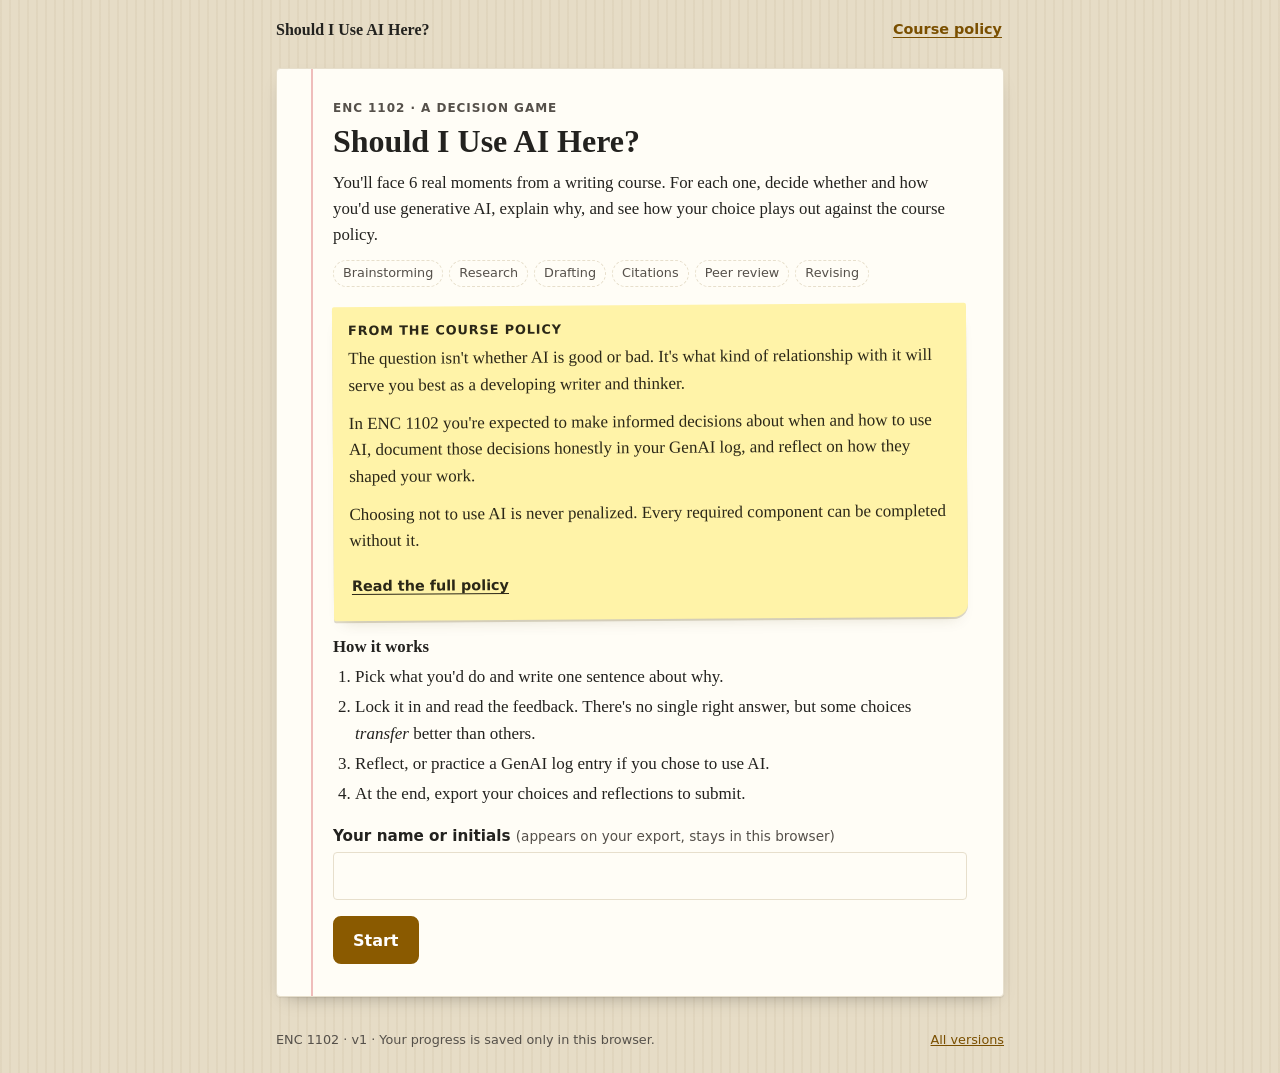
==== v2/index.html @ 7e0ed143 "Copy v1 into v2 as the starting point for consequences An unchanged copy, so the following commits s" ====
<!doctype html>
<html lang="en">
<head>
  <meta charset="utf-8">
  <meta name="viewport" content="width=device-width, initial-scale=1">
  <title>Should I Use AI Here? (v1)</title>
  <meta name="description" content="A decision game about when and how to use generative AI in ENC 1102.">
  <meta name="color-scheme" content="light dark">
  <link rel="stylesheet" href="style.css">
</head>
<body>
  <header class="topbar">
    <a class="brand" href="./" aria-label="Should I Use AI Here? home">Should I Use AI Here?</a>
    <div class="topbar-actions">
      <span id="progress" class="progress" aria-live="polite"></span>
      <button type="button" id="policy-btn" class="link-btn">Course policy</button>
    </div>
  </header>

  <p id="storage-warning" class="storage-warning" hidden>
    Your browser is blocking local storage, so progress won't be saved if you leave this page. Export your work before closing it.
  </p>

  <main id="app" tabindex="-1">
    <p class="loading">Loading scenarios…</p>
  </main>

  <div id="announcer" class="visually-hidden" aria-live="polite"></div>

  <dialog id="policy-dialog" aria-labelledby="policy-title">
    <div class="dialog-inner">
      <div class="dialog-head">
        <h2 id="policy-title">Generative AI Policy Statement</h2>
        <button type="button" class="link-btn" id="policy-close">Close</button>
      </div>
      <div id="policy-body"></div>
    </div>
  </dialog>

  <footer class="foot">
    <span>ENC 1102 · v1 · Your progress is saved only in this browser.</span>
    <a href="../">All versions</a>
  </footer>

  <script src="app.js"></script>
</body>
</html>
---- v2/style.css ----
/* Should I Use AI Here? (v1): notebook-on-a-desk theme, mobile first. */

:root {
  --desk: #e6dcc6;
  --desk-grain: rgba(120, 90, 40, 0.05);
  --paper: #fffdf6;
  --paper-edge: #e7dfcc;
  --ink: #23221f;
  --ink-soft: #55504a;
  --rule: #c9daea;
  --margin-line: #e8a3a3;
  --accent: #7a4f00;
  --accent-ink: #ffffff;
  --accent-bg: #8a5a00;
  --note: #fff3a8;
  --note-ink: #2b2717;
  --note-shadow: rgba(80, 60, 0, 0.18);
  --focus: #1f5fbf;

  --r-transfers-bg: #d7efd9; --r-transfers-ink: #1b4d23; --r-transfers-edge: #5f9e67;
  --r-works-bg: #d9e8f7;     --r-works-ink: #173b63;     --r-works-edge: #5b88b8;
  --r-shortcut-bg: #fbe3c4;  --r-shortcut-ink: #6a3b00;  --r-shortcut-edge: #c98a3a;
  --r-line-bg: #f6d3d3;      --r-line-ink: #7a1414;      --r-line-edge: #c45656;

  --font-body: Georgia, "Iowan Old Style", "Palatino Linotype", "Book Antiqua", serif;
  --font-hand: "Segoe Print", "Bradley Hand", "Comic Sans MS", "Chalkboard SE", cursive;
  --font-ui: system-ui, -apple-system, "Segoe UI", Roboto, sans-serif;
  --line-h: 1.6rem;
}

@media (prefers-color-scheme: dark) {
  :root {
    --desk: #1b1a17;
    --desk-grain: rgba(255, 255, 255, 0.02);
    --paper: #2a2823;
    --paper-edge: #3c3931;
    --ink: #ece6d8;
    --ink-soft: #bdb4a2;
    --rule: #3b4654;
    --margin-line: #7a4646;
    --accent: #f0c060;
    --accent-ink: #1b1a17;
    --accent-bg: #f0c060;
    --note: #4a4426;
    --note-ink: #f6eec8;
    --note-shadow: rgba(0, 0, 0, 0.4);
    --focus: #8ab8ff;

    --r-transfers-bg: #23412a; --r-transfers-ink: #bfe8c5; --r-transfers-edge: #5f9e67;
    --r-works-bg: #1f3550;     --r-works-ink: #c7defa;     --r-works-edge: #5b88b8;
    --r-shortcut-bg: #4a3216;  --r-shortcut-ink: #fbd9a8;  --r-shortcut-edge: #c98a3a;
    --r-line-bg: #4c2020;      --r-line-ink: #ffcaca;      --r-line-edge: #c45656;
  }
}

* { box-sizing: border-box; }
html { -webkit-text-size-adjust: 100%; }
body {
  margin: 0;
  min-height: 100vh;
  display: flex;
  flex-direction: column;
  background-color: var(--desk);
  background-image: repeating-linear-gradient(90deg, var(--desk-grain) 0 2px, transparent 2px 9px);
  color: var(--ink);
  font: 17px/1.55 var(--font-body);
}

:focus-visible { outline: 3px solid var(--focus); outline-offset: 2px; }
h1:focus, h2:focus { outline: none; }

.visually-hidden {
  position: absolute !important; width: 1px; height: 1px; overflow: hidden;
  clip: rect(0 0 0 0); clip-path: inset(50%); white-space: nowrap;
}

/* ---------- top bar & footer ---------- */
.topbar {
  display: flex; align-items: center; justify-content: space-between; gap: 12px;
  padding: 10px 16px; font-family: var(--font-ui);
  max-width: 760px; width: 100%; margin: 0 auto;
}
.brand { color: var(--ink); text-decoration: none; font: 700 1rem/1.2 var(--font-body); }
.topbar-actions { display: flex; align-items: center; gap: 12px; flex-wrap: wrap; justify-content: flex-end; }
.progress { font-size: .85rem; color: var(--ink-soft); }
.foot {
  margin-top: auto; padding: 18px 16px 24px; font: .8rem/1.4 var(--font-ui); color: var(--ink-soft);
  display: flex; flex-wrap: wrap; gap: 8px 16px; justify-content: space-between;
  max-width: 760px; width: 100%; margin-left: auto; margin-right: auto;
}
.foot a { color: var(--accent); }

.storage-warning {
  max-width: 728px; margin: 0 auto 8px; padding: 10px 14px; border-radius: 6px;
  background: var(--r-shortcut-bg); color: var(--r-shortcut-ink); font: .9rem/1.4 var(--font-ui);
}
.storage-warning[hidden] { display: none; }

main { width: 100%; max-width: 760px; margin: 0 auto; padding: 0 16px; outline: none; }
.loading { text-align: center; padding: 40px 0; color: var(--ink-soft); }

/* ---------- paper card ---------- */
.card {
  position: relative;
  background-color: var(--paper);
  border: 1px solid var(--paper-edge);
  border-radius: 4px;
  padding: 24px 18px 24px 30px;
  margin: 8px 0 16px;
  box-shadow: 0 1px 1px rgba(0,0,0,.06), 0 8px 18px -10px rgba(0,0,0,.35);
}
/* red margin line like a notebook */
.card::before {
  content: ""; position: absolute; top: 0; bottom: 0; left: 18px; width: 2px;
  background: var(--margin-line); opacity: .7;
}
@media (min-width: 600px) {
  .card { padding: 32px 36px 32px 56px; }
  .card::before { left: 34px; }
}

h1 { font-size: 2rem; line-height: 1.15; margin: 0 0 10px; }
h2 { font-size: 1.45rem; line-height: 1.25; margin: 0 0 12px; }
.small-h { font-size: 1.05rem; margin: 18px 0 6px; }
p { margin: 0 0 12px; }
.lede { font-size: 1.05rem; }
.eyebrow {
  font: 600 .75rem/1.2 var(--font-ui); text-transform: uppercase; letter-spacing: .08em;
  color: var(--ink-soft); margin: 0 0 8px;
}
.stage-tag {
  display: inline-block; padding: 3px 8px; border-radius: 3px;
  background: var(--note); color: var(--note-ink); transform: rotate(-1.5deg);
  box-shadow: 0 1px 2px var(--note-shadow);
}
.hint { font: .85rem/1.45 var(--font-ui); color: var(--ink-soft); }
.muted { color: var(--ink-soft); }
code { font-size: .9em; }

.stage-list { list-style: none; padding: 0; margin: 12px 0 18px; display: flex; flex-wrap: wrap; gap: 6px; }
.stage-list li {
  font: .8rem/1 var(--font-ui); padding: 6px 9px; border: 1px dashed var(--paper-edge);
  border-radius: 999px; color: var(--ink-soft);
}
.how ol { padding-left: 1.3em; margin: 0 0 8px; }
.how li { margin-bottom: 4px; }

/* ---------- sticky notes ---------- */
.sticky-note {
  background: var(--note); color: var(--note-ink);
  padding: 16px 16px 14px; margin: 18px 0; border-radius: 2px 2px 14px 2px;
  box-shadow: 0 2px 0 var(--note-shadow), 0 10px 16px -10px var(--note-shadow);
  transform: rotate(-.4deg);
}
.sticky-note .link-btn { color: var(--note-ink); }
.note-title { font: 700 .8rem/1.2 var(--font-ui); text-transform: uppercase; letter-spacing: .07em; margin-bottom: 8px; }

/* ---------- scenario ---------- */
.meter { height: 6px; background: var(--paper-edge); border-radius: 999px; overflow: hidden; margin: 4px 0 6px; }
.meter span { display: block; height: 100%; background: var(--accent-bg); transition: width .3s; }
.assignment, .goal { font-size: .95rem; color: var(--ink-soft); }
.situation { font-size: 1.08rem; }

.choices { border: 0; margin: 18px 0 0; padding: 0; min-width: 0; }
.choices legend { font: 700 1rem/1.3 var(--font-ui); margin-bottom: 10px; padding: 0; }
.choice {
  display: flex; align-items: flex-start; gap: 12px; cursor: pointer;
  padding: 12px 12px; margin: 0 0 10px; min-height: 48px;
  border: 2px solid var(--paper-edge); border-radius: 8px; background: var(--paper);
  transition: border-color .15s, background-color .15s;
}
.choice:hover { border-color: var(--ink-soft); }
.choice input { position: absolute; opacity: 0; width: 1px; height: 1px; }
.choice:has(input:focus-visible) { outline: 3px solid var(--focus); outline-offset: 2px; }
.choice.selected { border-color: var(--accent); background: color-mix(in srgb, var(--note) 35%, var(--paper)); }
.choice.dimmed { opacity: .55; cursor: default; }
.choice.dimmed:hover { border-color: var(--paper-edge); }
.choice:has(input:disabled) { cursor: default; }
.choice-letter {
  flex: none; width: 30px; height: 30px; border-radius: 50%;
  display: inline-flex; align-items: center; justify-content: center;
  border: 2px solid var(--ink-soft); font: 700 .9rem/1 var(--font-ui); color: var(--ink-soft);
}
.choice.selected .choice-letter { background: var(--accent-bg); border-color: var(--accent-bg); color: var(--accent-ink); }
.choice-text { padding-top: 3px; }
.locked-note { font: .85rem/1.4 var(--font-ui); color: var(--ink-soft); }

/* ---------- reflection: ruled paper ---------- */
.reflect { margin: 18px 0 0; border: 0; padding: 0; min-width: 0; }
.reflect-label { display: block; font: 700 1rem/1.35 var(--font-ui); margin-bottom: 8px; padding: 0; }
.log-entry .log-q { display: block; font: 600 .92rem/1.35 var(--font-ui); margin: 14px 0 4px; }
textarea.ruled, .start-form input {
  width: 100%; display: block;
  font: 1.05rem/var(--line-h) var(--font-hand);
  color: var(--ink);
  border: 1px solid var(--paper-edge); border-radius: 4px;
  padding: 0 10px; resize: vertical;
}
textarea.ruled {
  background-color: var(--paper);
  background-image: repeating-linear-gradient(to bottom, transparent 0, transparent calc(var(--line-h) - 1px), var(--rule) calc(var(--line-h) - 1px), var(--rule) var(--line-h));
  background-attachment: local;
  line-height: var(--line-h);
  min-height: calc(var(--line-h) * 3);
}
textarea.ruled[readonly] { opacity: .85; }
.start-form input { background: var(--paper); padding: 10px 12px; min-height: 48px; }
.start-form label { display: block; font: 700 .95rem/1.35 var(--font-ui); margin: 18px 0 6px; }
.start-form .hint { font-weight: 400; }
.field-error { color: var(--r-line-ink); font: .85rem/1.4 var(--font-ui); margin-top: 6px; }
.field-error[hidden] { display: none; }
.count { font: .82rem/1.4 var(--font-ui); color: var(--ink-soft); margin: 6px 0 0; min-height: 1.2em; }
.count.ok { color: var(--r-transfers-ink); }

.pre-saved { margin-top: 16px; }
.label-sm { font: 600 .8rem/1.2 var(--font-ui); text-transform: uppercase; letter-spacing: .06em; color: var(--ink-soft); margin-bottom: 4px; }
blockquote { margin: 0; padding: 6px 12px; border-left: 3px solid var(--rule); font: 1.02rem/1.5 var(--font-hand); }

/* ---------- feedback ---------- */
.feedback { outline: none; margin-top: 22px; transform: rotate(.3deg); }
.feedback:focus-visible { outline: 3px solid var(--focus); }
.rating-sticker {
  display: inline-flex; flex-direction: column; gap: 2px;
  padding: 8px 12px; margin-bottom: 12px; border-radius: 6px; border: 2px solid;
  transform: rotate(-2deg);
}
.rating-label { font: 800 1rem/1.2 var(--font-ui); letter-spacing: .02em; }
.rating-desc { font: .8rem/1.3 var(--font-ui); }
.rating-transfers { background: var(--r-transfers-bg); color: var(--r-transfers-ink); border-color: var(--r-transfers-edge); }
.rating-works     { background: var(--r-works-bg);     color: var(--r-works-ink);     border-color: var(--r-works-edge); }
.rating-shortcut  { background: var(--r-shortcut-bg);  color: var(--r-shortcut-ink);  border-color: var(--r-shortcut-edge); }
.rating-line      { background: var(--r-line-bg);      color: var(--r-line-ink);      border-color: var(--r-line-edge); }
.feedback-text { font-size: 1.02rem; }
.policy-link, .ethics-note { font-size: .93rem; padding-top: 8px; border-top: 1px dashed color-mix(in srgb, var(--note-ink) 30%, transparent); }

/* ---------- buttons ---------- */
.btn-row { display: flex; gap: 10px; margin-top: 16px; flex-wrap: wrap; }
.btn {
  font: 600 1rem/1.2 var(--font-ui); min-height: 48px; padding: 12px 18px;
  border-radius: 8px; border: 2px solid var(--ink-soft); background: var(--paper); color: var(--ink);
  cursor: pointer; flex: 1 1 auto;
}
@media (min-width: 600px) { .btn { flex: 0 0 auto; } }
.btn:hover { border-color: var(--ink); }
.btn.primary { background: var(--accent-bg); border-color: var(--accent-bg); color: var(--accent-ink); }
.btn.primary:hover { filter: brightness(1.08); }
.btn.ghost { background: transparent; border-color: var(--paper-edge); }
.btn.small { min-height: 40px; padding: 8px 12px; font-size: .88rem; }
.btn:disabled { opacity: .45; cursor: not-allowed; filter: none; }
.link-btn {
  background: none; border: 0; padding: 6px 2px; min-height: 40px; cursor: pointer;
  font: 600 .9rem/1.2 var(--font-ui); color: var(--accent); text-decoration: underline; text-underline-offset: 3px;
}

/* ---------- finish ---------- */
.tally { list-style: none; padding: 0; margin: 12px 0 18px; display: flex; flex-wrap: wrap; gap: 8px; }
.pill { display: inline-block; padding: 5px 10px; border-radius: 999px; border: 1.5px solid; font: 700 .8rem/1.2 var(--font-ui); }
.finish-list { list-style: none; padding: 0; margin: 0; }
.finish-row {
  display: flex; flex-direction: column; gap: 10px;
  padding: 14px 0; border-top: 1px solid var(--rule);
}
.finish-row:last-child { border-bottom: 1px solid var(--rule); }
.finish-title { font-weight: 700; margin-bottom: 4px; }
.finish-choice { font-size: .95rem; color: var(--ink-soft); margin: 0; }
.finish-side { display: flex; align-items: center; gap: 10px; flex-wrap: wrap; }
@media (min-width: 600px) {
  .finish-row { flex-direction: row; justify-content: space-between; align-items: center; }
  .finish-side { flex-direction: column; align-items: flex-end; flex: none; max-width: 210px; }
}
.export-box p { margin-bottom: 8px; }
.export-box .btn { background: var(--paper); color: var(--ink); border-color: var(--note-ink); }
.export-box .btn.primary { background: var(--accent-bg); color: var(--accent-ink); border-color: var(--accent-bg); }
.export-box .count { color: var(--note-ink); }

/* ---------- explore ---------- */
.explore-list { margin-top: 14px; }
.explore-item { border: 2px solid var(--paper-edge); border-radius: 8px; margin-bottom: 10px; background: var(--paper); }
.explore-item.mine { border-color: var(--accent); }
.explore-item summary {
  display: flex; gap: 12px; align-items: flex-start; padding: 12px; cursor: pointer; list-style: none; min-height: 48px;
}
.explore-item summary::-webkit-details-marker { display: none; }
.explore-body { padding: 0 14px 14px 54px; }
.mine-tag {
  display: inline-block; margin-left: 6px; padding: 2px 7px; border-radius: 3px;
  background: var(--note); color: var(--note-ink); font: 700 .72rem/1.3 var(--font-ui); text-transform: uppercase; letter-spacing: .05em;
}
@media (max-width: 420px) { .explore-body { padding-left: 14px; } }

/* ---------- dialog ---------- */
dialog {
  width: min(680px, calc(100vw - 24px)); max-height: calc(100vh - 40px);
  padding: 0; border: 1px solid var(--paper-edge); border-radius: 6px;
  background: var(--paper); color: var(--ink);
}
dialog::backdrop { background: rgba(0, 0, 0, .45); }
.dialog-inner { padding: 20px 20px 24px; }
.dialog-head {
  display: flex; justify-content: space-between; align-items: center; gap: 12px;
  position: sticky; top: -20px; background: var(--paper); padding: 8px 0; margin: -8px 0 8px;
}
.dialog-head h2 { margin: 0; font-size: 1.2rem; }
#policy-body p { font-size: .97rem; }

.error-card ul { padding-left: 1.2em; }

/* ---------- print ---------- */
.print-item { padding: 12px 0; border-top: 1px solid var(--rule); }
.print-item h3 { margin: 0 0 8px; font-size: 1.1rem; }
.print-item dt { font-weight: 700; margin-top: 6px; }
.print-item dd { margin: 2px 0 6px 0; }

@media print {
  :root { --paper: #fff; --ink: #000; --ink-soft: #333; --rule: #bbb; }
  body { background: #fff; color: #000; font-size: 11.5pt; }
  .topbar, .foot, .no-print, .storage-warning, dialog { display: none !important; }
  main { max-width: none; padding: 0; }
  .card { border: 0; box-shadow: none; padding: 0; margin: 0; }
  .card::before { display: none; }
  .print-item { break-inside: avoid; }
}

@media (prefers-reduced-motion: reduce) {
  *, *::before, *::after { transition: none !important; scroll-behavior: auto !important; }
  .sticky-note, .feedback, .rating-sticker, .stage-tag { transform: none; }
}

/* Keep the top bar on one line on small phones. */
@media (max-width: 420px) {
  .brand { font-size: .9rem; white-space: nowrap; }
  .topbar { padding: 8px 16px; gap: 8px; }
  .topbar-actions { gap: 8px; flex-wrap: nowrap; }
  .progress { font-size: .75rem; white-space: nowrap; }
  .topbar .link-btn { font-size: .8rem; white-space: nowrap; }
}
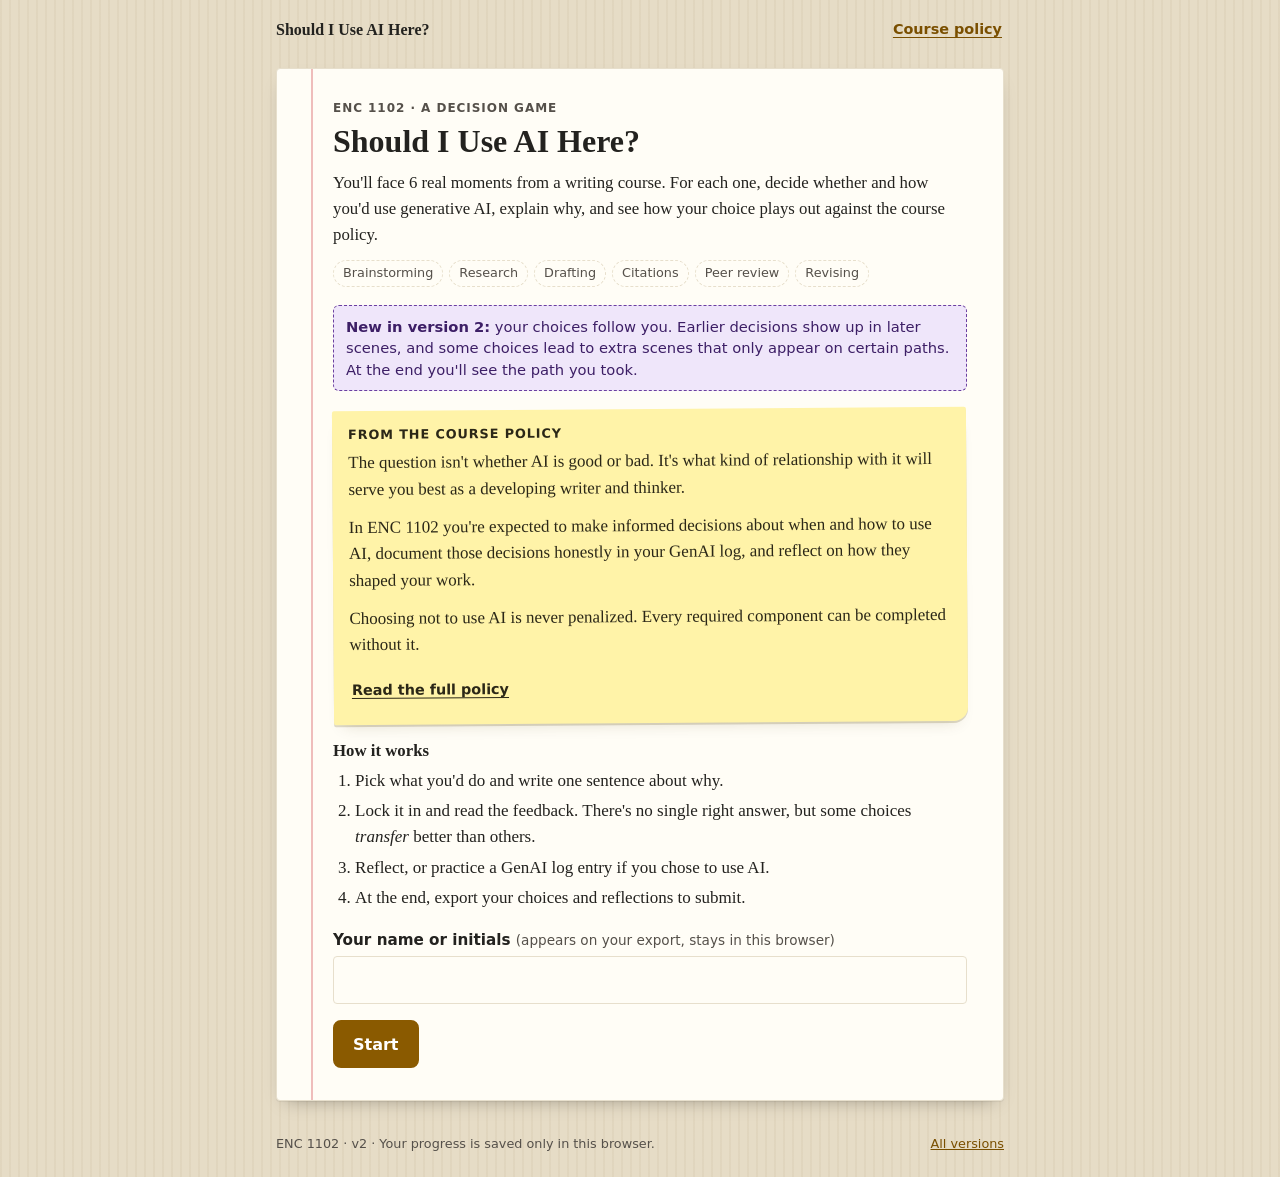
==== commit 3dccf0c5: "Add v2 path timeline end screen and path-aware export The end screen now shows the path the player t" ====
--- a/v2/index.html
+++ b/v2/index.html
@@ -3,7 +3,7 @@
 <head>
   <meta charset="utf-8">
   <meta name="viewport" content="width=device-width, initial-scale=1">
-  <title>Should I Use AI Here? (v1)</title>
+  <title>Should I Use AI Here? (v2)</title>
   <meta name="description" content="A decision game about when and how to use generative AI in ENC 1102.">
   <meta name="color-scheme" content="light dark">
   <link rel="stylesheet" href="style.css">
@@ -38,7 +38,7 @@
   </dialog>
 
   <footer class="foot">
-    <span>ENC 1102 · v1 · Your progress is saved only in this browser.</span>
+    <span>ENC 1102 · v2 · Your progress is saved only in this browser.</span>
     <a href="../">All versions</a>
   </footer>
 
--- a/v2/style.css
+++ b/v2/style.css
@@ -334,3 +334,65 @@
   .progress { font-size: .75rem; white-space: nowrap; }
   .topbar .link-btn { font-size: .8rem; white-space: nowrap; }
 }
+
+/* ---------- v2: consequences ---------- */
+:root { --conseq: #6b3fa0; --conseq-bg: #efe6fa; --conseq-ink: #3d1f66; }
+@media (prefers-color-scheme: dark) {
+  :root { --conseq: #b892e8; --conseq-bg: #352646; --conseq-ink: #e8dafa; }
+}
+q { quotes: "\201C" "\201D"; font-style: italic; }
+.new-note {
+  font: .92rem/1.45 var(--font-ui); padding: 10px 12px; border-radius: 6px;
+  border: 1px dashed var(--conseq); background: var(--conseq-bg); color: var(--conseq-ink);
+}
+.stage-tag.consequence-tag { background: var(--conseq); color: #fff; }
+@media (prefers-color-scheme: dark) { .stage-tag.consequence-tag { color: #1b1a17; } }
+.card.is-consequence::before { background: var(--conseq); width: 4px; }
+.cause {
+  font: .9rem/1.45 var(--font-ui); color: var(--conseq-ink); background: var(--conseq-bg);
+  border-left: 4px solid var(--conseq); padding: 8px 12px; border-radius: 0 6px 6px 0;
+}
+.cause.small { font-size: .85rem; margin: 6px 0 8px; }
+.cause-inline { background: none; border: 0; padding: 0; margin: 0 0 6px; font-weight: 600; }
+.echo-note {
+  background: var(--conseq-bg); color: var(--conseq-ink);
+  border: 2px solid var(--conseq); border-radius: 4px 4px 14px 4px;
+  padding: 12px 14px; margin: 14px 0; transform: rotate(-.3deg);
+}
+.echo-note p:last-child { margin-bottom: 0; }
+
+/* path timeline */
+.path { list-style: none; margin: 8px 0 0; padding: 0 0 0 4px; }
+.path-node { position: relative; padding: 0 0 18px 28px; }
+.path-node::before {
+  content: ""; position: absolute; left: 7px; top: 18px; bottom: -2px; width: 2px; background: var(--rule);
+}
+.path-node:last-child::before { display: none; }
+.path-dot {
+  position: absolute; left: 0; top: 4px; width: 16px; height: 16px; border-radius: 50%;
+  border: 3px solid var(--ink-soft); background: var(--paper);
+}
+.node-transfers .path-dot { border-color: var(--r-transfers-edge); background: var(--r-transfers-bg); }
+.node-works .path-dot { border-color: var(--r-works-edge); background: var(--r-works-bg); }
+.node-shortcut .path-dot { border-color: var(--r-shortcut-edge); background: var(--r-shortcut-bg); }
+.node-line .path-dot { border-color: var(--r-line-edge); background: var(--r-line-bg); }
+.path-node.is-consequence { margin-left: 18px; }
+.path-node.is-consequence .path-dot { border-radius: 3px; transform: rotate(45deg); }
+.path-node.is-consequence .path-body {
+  border-left: 3px solid var(--conseq); padding-left: 10px;
+}
+.path-body .finish-side { margin-top: 8px; flex-direction: row; align-items: center; max-width: none; }
+.path-body .finish-choice .label-sm { display: block; }
+.led-list { list-style: none; padding: 0; margin: 8px 0 0; }
+.led { font: .85rem/1.4 var(--font-ui); color: var(--ink-soft); margin-bottom: 2px; }
+.led.consequence-led { color: var(--conseq-ink); }
+.roads { margin-top: 18px; padding-top: 6px; border-top: 1px dashed var(--rule); }
+.road-list { list-style: none; padding: 0; margin: 0; }
+.road {
+  padding: 10px 12px; margin-bottom: 10px; border: 2px dashed var(--paper-edge); border-radius: 8px; opacity: .85;
+}
+.road ul { margin: 0; padding-left: 1.2em; font-size: .93rem; }
+.road .finish-title { margin-bottom: 2px; }
+@media print {
+  .cause { background: none; border-left: 2px solid #999; color: #333; }
+}
